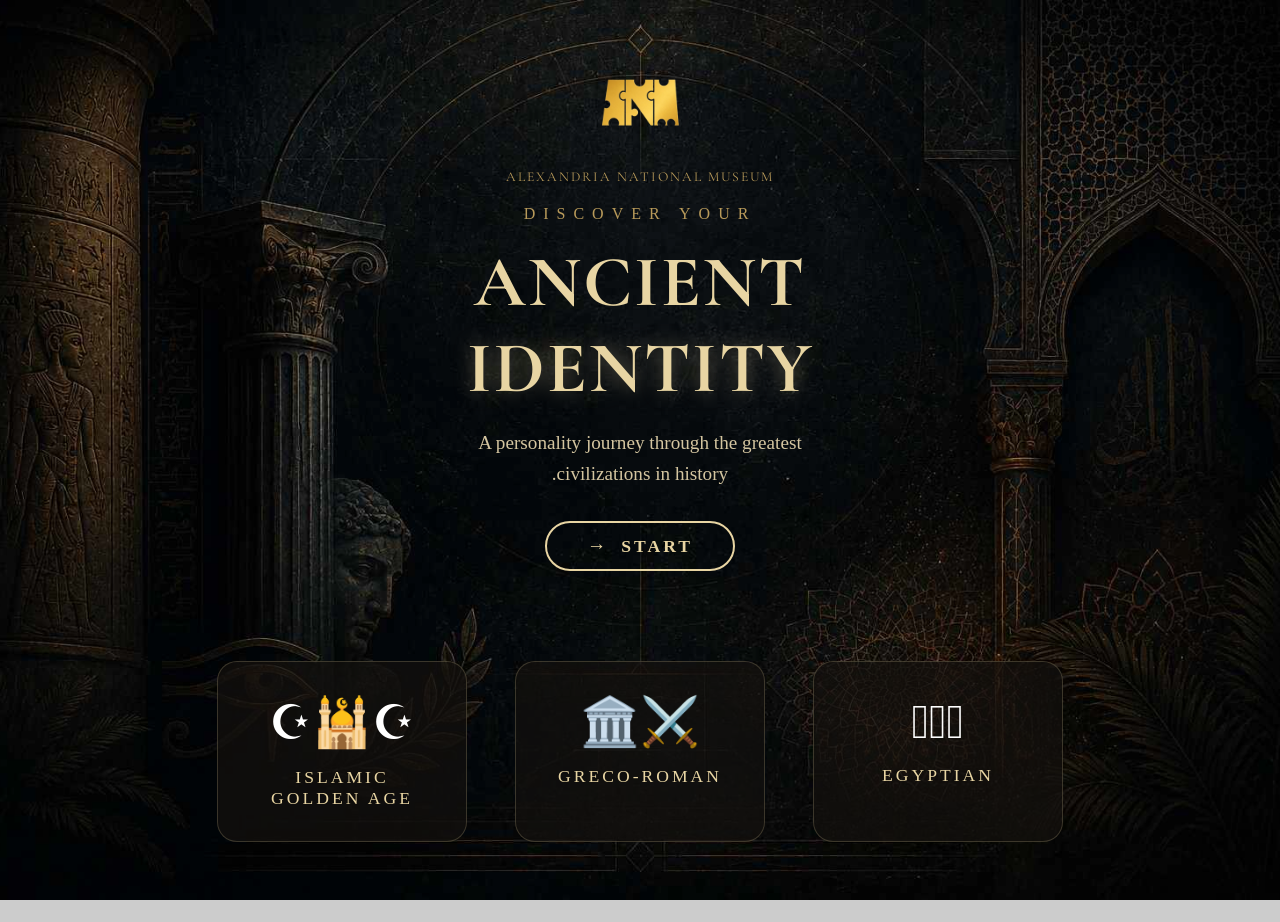
==== index.html @ f3b6569e "Add files via upload frist" ====
<!DOCTYPE html>
<html lang="en" dir="rtl">

<head>
    <meta charset="UTF-8">
    <meta name="viewport" content="width=device-width, initial-scale=1.0, user-scalable=yes">
    <title>Ancient Identity | Discover Your Ancient Personality</title>
    <link rel="stylesheet" href="style-landing.css">
    <link
        href="https://fonts.googleapis.com/css2?family=Cinema+Decorative:wght@400;700;900&family=Cormorant+Garamond:wght@300;400;500;600;700&display=swap"
        rel="stylesheet">
</head>

<body>

    <!-- Hero Section -->
    <section class="hero">
        <div class="hero-overlay"></div>
        
        <!-- Logo Section - Appears at the very top with text below -->
        <div class="logo-container">
            <div class="logo-wrapper">
                <img src="logo.png" alt="Ancient Identity Logo" class="site-logo" id="siteLogo">
            </div>
            <div class="museum-text">
                <p>Alexandria National Museum</p>
            </div>
        </div>
        
        <div class="hero-content">
            <div class="hero-tagline">DISCOVER YOUR</div>
            <h1 class="hero-title">
                ANCIENT<br>
                <span class="highlight">IDENTITY</span><br>
            </h1>
            <p class="hero-subtitle">
                A personality journey through the greatest<br>
                civilizations in history.
            </p>
            <button class="start-journey-btn" id="startJourneyBtn">
                START <span class="arrow">→</span>
            </button>
        </div>
        
        <div class="civ-wrapper">
            <div class="civ-container">
                <div class="civ-card" data-civ="egyptian">
                    <div class="civ-icon" style="color: white;">𓂀𓋹𓃠</div>
                    <h3>EGYPTIAN</h3>
                    <div class="civ-glow"></div>
                </div>
                <div class="civ-card" data-civ="greco">
                    <div class="civ-icon" style="color: white;">⚔️🏛️</div>
                    <h3>GRECO-ROMAN</h3>
                    <div class="civ-glow"></div>
                </div>
                <div class="civ-card" data-civ="islamic">
                    <div class="civ-icon" style="color: white;">☪🕌☪</div>
                    <h3>ISLAMIC GOLDEN AGE</h3>
                    <div class="civ-glow"></div>
                </div>
            </div>
        </div>
    </section>

    <script src="script-landing.js"></script>
</body>

</html>
---- style-landing.css ----
/* ============================================ */
/* style-landing.css - Updated Logo Section */
/* ============================================ */

* {
    margin: 0;
    padding: 0;
    box-sizing: border-box;
}

body {
    background-image: url('background.jpg');
    background-size: cover;
    background-position: center center;
    background-attachment: fixed;
    background-repeat: no-repeat;
    position: relative;
    min-height: 100vh;
}

Dark overlay for better text readability
body::before {
    content: "";
    position: fixed;
    top: 0;
    left: 0;
    width: 50%;
    height: 50%;
    background: rgba(0, 0, 0, 0.55);
    z-index: 0;
    pointer-events: none;
}

/* Responsive background scaling for all devices */
@media (max-width: 768px) {
    body {
        background-size: cover;
        background-position: center top;
        background-attachment: scroll;
    }
}

@media (max-width: 480px) {
    body {
        background-size: cover;
        background-position: center center;
    }
}

/* ===== Hero Section ===== */
.hero {
    min-height: 100vh;
    display: flex;
    flex-direction: column;
    align-items: center;
    justify-content: center;
    text-align: center;
    position: relative;
    padding: 60px 20px 80px;
    z-index: 1;
}

/* ===== Logo Container - At the very top ===== */
.logo-container {
    position: relative;
    display: flex;
    flex-direction: column;
    align-items: center;
    justify-content: center;
    margin-bottom: 20px;
    z-index: 10;
}

.logo-wrapper {
    display: flex;
    justify-content: center;
    align-items: center;
    margin-bottom: 8px;
}

.site-logo {
    max-width: 100px;
    width: auto;
    height: auto;
    transition: all 0.3s ease;
    filter: drop-shadow(0 4px 15px rgba(0, 0, 0, 0.3));
    /* Remove white background - make image transparent */
    background: transparent;
    display: block;
}

.museum-text {
    text-align: center;
}

.museum-text p {
    color: #b89a5a;
    font-size: 0.85rem;
    letter-spacing: 2px;
    font-weight: 400;
    font-family: 'Cormorant Garamond', serif;
    margin: 0;
    text-transform: uppercase;
    text-shadow: 0 1px 3px rgba(0, 0, 0, 0.3);
}

/* Responsive logo sizing */
@media (max-width: 768px) {
    .site-logo {
        max-width: 75px;
    }
    
    .museum-text p {
        font-size: 0.75rem;
        letter-spacing: 1.5px;
    }
    
    .hero {
        padding-top: 50px;
    }
}

@media (max-width: 480px) {
    .site-logo {
        max-width: 60px;
    }
    
    .museum-text p {
        font-size: 0.65rem;
        letter-spacing: 1px;
    }
    
    .hero {
        padding-top: 40px;
    }
}

.hero-overlay {
    position: absolute;
    top: 0;
    left: 0;
    width: 100%;
    height: 100%;
    pointer-events: none;
    background: rgba(0, 0, 0, 0.2);
}

.hero-content {
    position: relative;
    z-index: 2;
    max-width: 900px;
    animation: fadeInUp 0.8s ease-out;
    margin-bottom: 60px;
}

@keyframes fadeInUp {
    from {
        opacity: 0;
        transform: translateY(40px);
    }
    to {
        opacity: 1;
        transform: translateY(0);
    }
}

.hero-tagline {
    font-size: 1rem;
    letter-spacing: 8px;
    color: #b89a5a;
    margin-bottom: 1rem;
    font-weight: 300;
}

.hero-title {
    font-size: 4.5rem;
    font-weight: 700;
    line-height: 1.2;
    margin-bottom: 1rem;
    font-family: 'Cinema Decorative', 'Cormorant Garamond', serif;
    letter-spacing: 2px;
    color: #e8d5a3;
}

.hero-title .highlight {
    color: #e8d5a3;
    text-shadow: 0 0 20px rgba(232, 213, 163, 0.4);
    display: inline-block;
}

.hero-subtitle {
    font-size: 1.2rem;
    color: #d4c5a0;
    margin-bottom: 2rem;
    line-height: 1.6;
}

.start-journey-btn {
    background: transparent;
    border: 2px solid #e8d5a3;
    color: #e8d5a3;
    padding: 12px 40px;
    font-size: 1.1rem;
    font-weight: 600;
    letter-spacing: 3px;
    cursor: pointer;
    transition: all 0.4s;
    font-family: inherit;
    display: inline-flex;
    align-items: center;
    gap: 12px;
    border-radius: 100px;
}

.start-journey-btn:hover {
    background: #e8d5a3;
    color: #0a0a0a;
    transform: translateY(-3px);
    box-shadow: 0 10px 30px rgba(232, 213, 163, 0.2);
}

.start-journey-btn .arrow {
    font-size: 1.2rem;
    transition: transform 0.3s;
}

.start-journey-btn:hover .arrow {
    transform: translateX(5px);
}

/* ===== Civilizations Wrapper ===== */
.civ-wrapper {
    position: relative;
    z-index: 2;
    width: 100%;
    margin-top: 30px;
    animation: fadeInUp 1s ease-out 0.2s both;
}

.civ-container {
    display: flex;
    justify-content: center;
    gap: 3rem;
    flex-wrap: wrap;
    max-width: 1200px;
    margin: 0 auto;
}

.civ-card {
    background: rgba(20, 18, 15, 0.7);
    backdrop-filter: blur(8px);
    border: 1px solid rgba(232, 213, 163, 0.2);
    border-radius: 20px;
    padding: 2rem 2rem;
    width: 250px;
    text-align: center;
    cursor: pointer;
    transition: all 0.4s;
    position: relative;
    overflow: hidden;
}

.civ-card:hover {
    transform: translateY(-10px);
    border-color: #e8d5a3;
    box-shadow: 0 20px 40px rgba(0, 0, 0, 0.5);
}

.civ-icon {
    font-size: 3rem;
    margin-bottom: 1rem;
    transition: all 0.3s;
}

.civ-card:hover .civ-icon {
    transform: scale(1.1);
    text-shadow: 0 0 15px #e8d5a3;
}

.civ-card h3 {
    font-size: 1.1rem;
    letter-spacing: 3px;
    font-weight: 500;
    color: #e8d5a3;
}

.civ-glow {
    position: absolute;
    bottom: -50%;
    left: -50%;
    width: 200%;
    height: 200%;
    background: radial-gradient(circle, rgba(232, 213, 163, 0.1) 0%, transparent 70%);
    opacity: 0;
    transition: opacity 0.4s;
    pointer-events: none;
}

.civ-card:hover .civ-glow {
    opacity: 1;
}

/* ===== Modal Styles ===== */
.civ-modal {
    display: none;
    position: fixed;
    top: 0;
    left: 0;
    width: 100%;
    height: 100%;
    background: rgba(0, 0, 0, 0.95);
    backdrop-filter: blur(8px);
    z-index: 2000;
    justify-content: center;
    align-items: center;
}

.modal-content {
    background: linear-gradient(135deg, #1a1612, #0f0d0a);
    border: 2px solid #e8d5a3;
    border-radius: 30px;
    padding: 40px;
    max-width: 500px;
    width: 90%;
    text-align: center;
    position: relative;
    animation: modalFadeIn 0.4s;
}

@keyframes modalFadeIn {
    from {
        opacity: 0;
        transform: scale(0.9);
    }
    to {
        opacity: 1;
        transform: scale(1);
    }
}

.modal-close {
    position: absolute;
    top: 15px;
    right: 20px;
    font-size: 2rem;
    cursor: pointer;
    color: #e8d5a3;
    transition: all 0.3s;
}

.modal-close:hover {
    transform: rotate(90deg);
}

.modal-icon {
    font-size: 3rem;
    margin-bottom: 15px;
}

.modal-content h2 {
    font-size: 1.8rem;
    margin-bottom: 15px;
    letter-spacing: 2px;
    color: #e8d5a3;
}

.modal-content p {
    color: #c4b68a;
    line-height: 1.6;
}

/* ===== Responsive Design ===== */
@media (max-width: 768px) {
    .hero {
        padding: 50px 20px 60px;
    }
    
    .hero-title {
        font-size: 2.5rem;
    }
    
    .hero-subtitle {
        font-size: 1rem;
    }
    
    .hero-content {
        margin-bottom: 40px;
    }
    
    .civ-card {
        width: 200px;
        padding: 1.5rem;
    }
    
    .civ-card h3 {
        font-size: 0.9rem;
    }
    
    .start-journey-btn {
        padding: 10px 30px;
        font-size: 1rem;
    }
    
    .civ-container {
        gap: 1.5rem;
    }
}

@media (max-width: 480px) {
    .hero {
        padding: 40px 20px 50px;
    }
    
    .hero-title {
        font-size: 2rem;
    }
    
    .hero-tagline {
        font-size: 0.8rem;
        letter-spacing: 5px;
    }
    
    .civ-container {
        gap: 1rem;
    }
    
    .civ-card {
        width: 140px;
        padding: 1rem;
    }
    
    .civ-icon {
        font-size: 1.8rem;
    }
    
    .civ-card h3 {
        font-size: 0.7rem;
        letter-spacing: 1px;
    }
}

/* Large screens */
@media (min-width: 1920px) {
    body {
        background-size: cover;
    }
    
    .hero-title {
        font-size: 5.5rem;
    }
    
    .site-logo {
        max-width: 120px;
    }
}
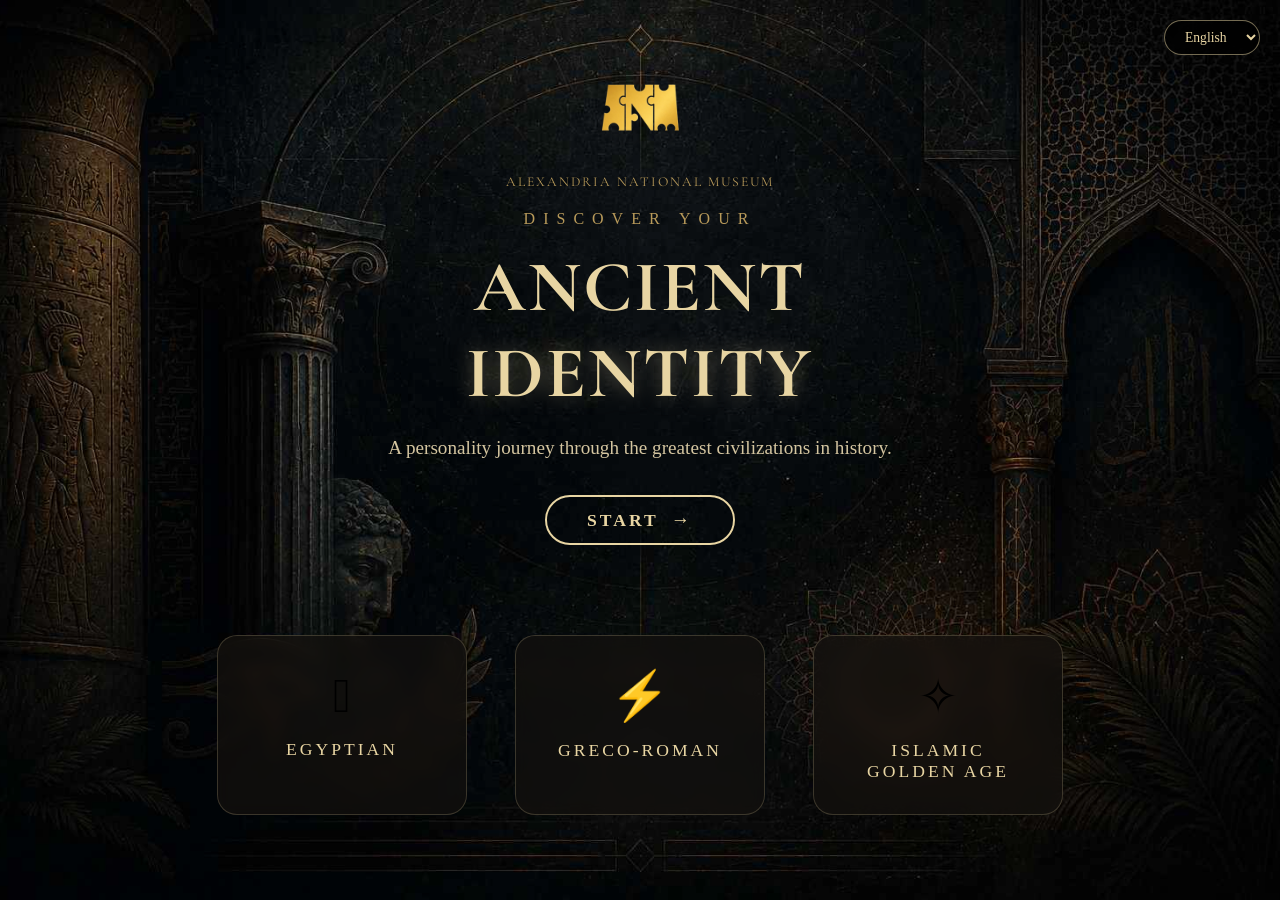
==== commit 60edbe8b: "Add files via upload arabic including" ====
--- a/index.html
+++ b/index.html
@@ -1,23 +1,31 @@
 <!DOCTYPE html>
-<html lang="en" dir="rtl">
+<html lang="en" dir="ltr">
 
 <head>
     <meta charset="UTF-8">
     <meta name="viewport" content="width=device-width, initial-scale=1.0, user-scalable=yes">
     <title>Ancient Identity | Discover Your Ancient Personality</title>
+    <link rel="icon" type="image/png" href="favicon.png">
+    <link rel="shortcut icon" type="image/png" href="favicon.png">
     <link rel="stylesheet" href="style-landing.css">
-    <link
-        href="https://fonts.googleapis.com/css2?family=Cinema+Decorative:wght@400;700;900&family=Cormorant+Garamond:wght@300;400;500;600;700&display=swap"
-        rel="stylesheet">
+    <link href="https://fonts.googleapis.com/css2?family=Cinema+Decorative:wght@400;700;900&family=Cormorant+Garamond:wght@300;400;500;600;700&display=swap" rel="stylesheet">
 </head>
 
 <body>
 
     <!-- Hero Section -->
     <section class="hero">
+        <!-- Language Selector - Top Right -->
+        <div class="language-selector-container">
+            <select id="languageSelect" class="language-select">
+                <option value="en">English</option>
+                <option value="ar">العربية</option>
+            </select>
+        </div>
+
         <div class="hero-overlay"></div>
         
-        <!-- Logo Section - Appears at the very top with text below -->
+        <!-- Logo Section -->
         <div class="logo-container">
             <div class="logo-wrapper">
                 <img src="logo.png" alt="Ancient Identity Logo" class="site-logo" id="siteLogo">
@@ -28,41 +36,42 @@
         </div>
         
         <div class="hero-content">
-            <div class="hero-tagline">DISCOVER YOUR</div>
+            <div class="hero-tagline" data-translate="discoverYourTag">DISCOVER YOUR</div>
             <h1 class="hero-title">
-                ANCIENT<br>
-                <span class="highlight">IDENTITY</span><br>
+                <span data-translate="ancient">ANCIENT</span><br>
+                <span class="highlight" data-translate="identity">IDENTITY</span><br>
             </h1>
-            <p class="hero-subtitle">
+            <p class="hero-subtitle" data-translate="subtitle">
                 A personality journey through the greatest<br>
                 civilizations in history.
             </p>
             <button class="start-journey-btn" id="startJourneyBtn">
-                START <span class="arrow">→</span>
+                <span data-translate="start">START</span> <span class="arrow">→</span>
             </button>
         </div>
         
         <div class="civ-wrapper">
             <div class="civ-container">
                 <div class="civ-card" data-civ="egyptian">
-                    <div class="civ-icon" style="color: white;">𓂀𓋹𓃠</div>
-                    <h3>EGYPTIAN</h3>
+                    <div class="civ-icon">𓋹</div>
+                    <h3 data-translate="egyptian">EGYPTIAN</h3>
                     <div class="civ-glow"></div>
                 </div>
                 <div class="civ-card" data-civ="greco">
-                    <div class="civ-icon" style="color: white;">⚔️🏛️</div>
-                    <h3>GRECO-ROMAN</h3>
+                    <div class="civ-icon">⚡</div>
+                    <h3 data-translate="grecoRoman">GRECO-ROMAN</h3>
                     <div class="civ-glow"></div>
                 </div>
                 <div class="civ-card" data-civ="islamic">
-                    <div class="civ-icon" style="color: white;">☪🕌☪</div>
-                    <h3>ISLAMIC GOLDEN AGE</h3>
+                    <div class="civ-icon">✧</div>
+                    <h3 data-translate="islamicGolden">ISLAMIC GOLDEN AGE</h3>
                     <div class="civ-glow"></div>
                 </div>
             </div>
         </div>
     </section>
 
+    <script src="translations.js"></script>
     <script src="script-landing.js"></script>
 </body>
 
--- a/style-landing.css
+++ b/style-landing.css
@@ -452,4 +452,67 @@
     .site-logo {
         max-width: 120px;
     }
+
+
+}
+/* ============================================ */
+/* Language Selector Styles for Landing Page */
+/* ============================================ */
+
+.language-selector-container {
+    position: absolute;
+    top: 20px;
+    right: 20px;
+    z-index: 100;
+}
+
+.hero {
+    position: relative;
+}
+
+.language-select {
+    background: rgba(0, 0, 0, 0.7);
+    backdrop-filter: blur(8px);
+    border: 1px solid rgba(232, 213, 163, 0.5);
+    color: #e8d5a3;
+    padding: 8px 16px;
+    font-size: 0.85rem;
+    font-weight: 500;
+    border-radius: 50px;
+    cursor: pointer;
+    font-family: inherit;
+    transition: all 0.3s ease;
+}
+
+.language-select:hover {
+    background: rgba(232, 213, 163, 0.2);
+    border-color: #e8d5a3;
+}
+
+.language-select option {
+    background: #1a1a2e;
+    color: #e8d5a3;
+}
+
+/* RTL Support */
+[dir="rtl"] .language-selector-container {
+    right: auto;
+    left: 20px;
+}
+
+@media (max-width: 550px) {
+    .language-selector-container {
+        top: 10px;
+        right: 10px;
+    }
+    
+    [dir="rtl"] .language-selector-container {
+        right: auto;
+        left: 10px;
+    }
+    
+    .language-select {
+        padding: 6px 12px;
+        font-size: 0.75rem;
+    }
 }
